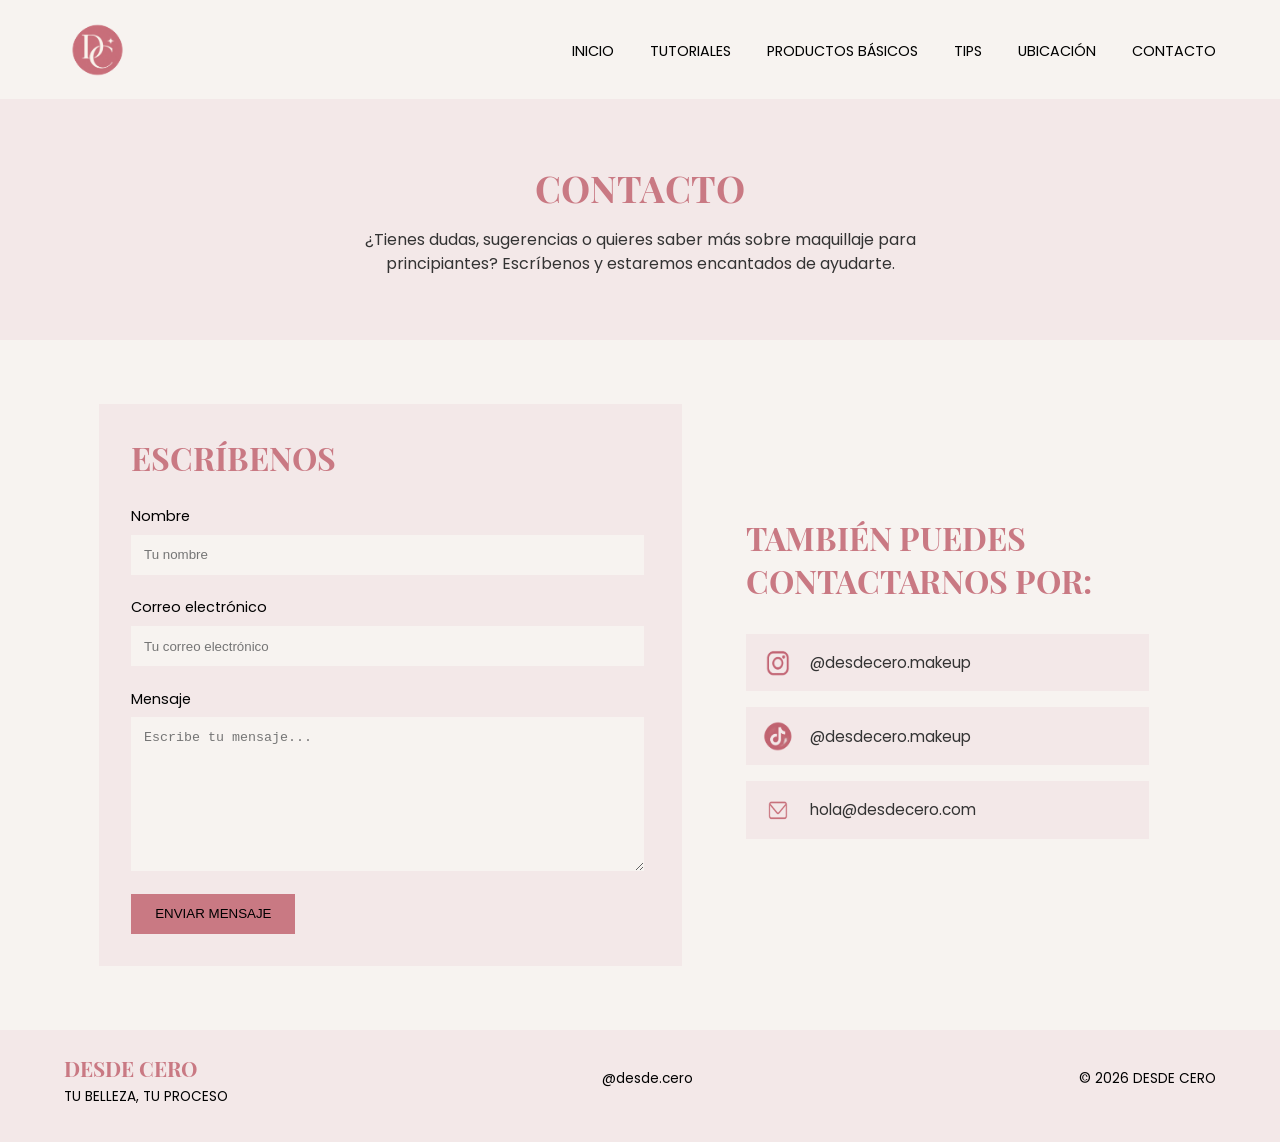
==== contacto.html @ 78244af8 "Add files via upload" ====
<!DOCTYPE html>
<html lang="en">
<head>
    <meta charset="UTF-8">
    <meta name="viewport" content="width=device-width, initial-scale=1.0">

    <link rel="preconnect" href="https://fonts.googleapis.com">
    <link rel="preconnect" href="https://fonts.gstatic.com" crossorigin>

    <link href="https://fonts.googleapis.com/css2?family=Playfair+Display+SC:ital,wght@0,400;0,700;0,900;1,400;1,700;1,900&family=Poppins:ital,wght@0,100;0,200;0,300;0,400;0,500;0,600;0,700;0,800;0,900;1,100;1,200;1,300;1,400;1,500;1,600;1,700;1,800;1,900&display=swap" rel="stylesheet">

    <link rel="stylesheet" href="./css/estilos.css">

    <title>Contacto | Desde Cero</title>
</head>

<body>

    <header>

        <div>
            <img src="./img/logo.png" alt="Logo Desde Cero">
        </div>

        <nav>
            <a href="./index.html">INICIO</a>
            <a href="./tutoriales.html">TUTORIALES</a>
            <a href="./productos.html">PRODUCTOS BÁSICOS</a>
            <a href="./tips.html">TIPS</a>
            <a href="./ubicacion.html">UBICACIÓN</a>
            <a href="./contacto.html">CONTACTO</a>
        </nav>

    </header>


    <main>

        <section class="inicio-contacto">

            <h1>CONTACTO</h1>

            <p>
                ¿Tienes dudas, sugerencias o quieres saber más
                sobre maquillaje para principiantes?
                Escríbenos y estaremos encantados de ayudarte.
            </p>

        </section>



        <section class="pagina-contacto">

            <div class="contenido-contacto">


                <div class="formulario-contacto">

                    <h2>ESCRÍBENOS</h2>

                    <form>

                        <label>Nombre</label>

                        <input
                            type="text"
                            placeholder="Tu nombre">


                        <label>Correo electrónico</label>

                        <input
                            type="email"
                            placeholder="Tu correo electrónico">


                        <label>Mensaje</label>

                        <textarea
                            placeholder="Escribe tu mensaje..."></textarea>


                        <button type="submit">
                            ENVIAR MENSAJE
                        </button>

                    </form>

                </div>



                <div class="otros-contactos">

                    <h2>TAMBIÉN PUEDES CONTACTARNOS POR:</h2>


                    <div class="contacto-red">

                        <img
                            src="./img/instagram.png"
                            alt="Instagram">

                        <p>@desdecero.makeup</p>

                    </div>



                    <div class="contacto-red">

                        <img
                            src="./img/tiktok.png"
                            alt="TikTok">

                        <p>@desdecero.makeup</p>

                    </div>



                    <div class="contacto-red">

                        <img
                            src="./img/correo.png"
                            alt="Correo electrónico">

                        <p>hola@desdecero.com</p>

                    </div>


                </div>


            </div>

        </section>

    </main>



    <footer>

        <div>DESDE CERO</div>

        <p>TU BELLEZA, TU PROCESO</p>

        <p class="instagram">@desde.cero</p>

        <p class="copyright">© 2026 DESDE CERO</p>

    </footer>


</body>

</html>
---- css/estilos.css ----
body {
    margin: 0;
    font-family: "Poppins", sans-serif;
    background-color: #F7F3F0;
}

h1,
h2 {
    font-family: "Playfair Display SC", serif;
}

h2 {
    font-size: 2rem;
}

header {
    background-color: #F7F3F0;
    position: relative;
    height: 4.2rem;
    padding: 1rem 5%;
}

header img {
    width: 4.2rem;
    height: 4.2rem;
}

nav {
    position: absolute;
    top: 2.4rem;
    right: 5%;
}

nav a {
    margin-left: 2rem;
    color: #000000;
    text-decoration: none;
    font-size: 0.9rem;
}









#inicio {
    background-color: #F3E8E8;
    position: relative;
    height: 27rem;
}

#inicio h1 {
    color: #C97983;
    font-size: 2.3rem;
    margin: 0;
    position: absolute;
    top: 2rem;
    left: 5%;
    width: 38%;
}

#inicio h1 span {
    position: absolute;
    top: 2.8rem;
    left: 0;
    width: 100%;
}

#inicio > p {
    color: #333333;
    font-size: 1rem;
    margin: 0;
    position: absolute;
    top: 10.5rem;
    left: 5%;
    width: 30%;
}

#inicio > p span {
    position: absolute;
    top: 4rem;
    left: 0;
    width: 100%;
}

#inicio > a {
    background-color: #C97983;
    color: #000000;
    text-decoration: none;
    padding: 0.9rem 1.4rem;
    position: absolute;
    top: 20rem;
    left: 5%;
}

.imagen-inicio {
    position: absolute;
    right: 4%;
    bottom: 0;
    width: 42%;
    height: 27rem;
}

.imagen-inicio img {
    position: absolute;
    right: 0;
    bottom: 0;
    height: 27rem;
    width: auto;
}









.beneficios {
    background-color: #F7F3F0;
    position: relative;
    height: 6rem;
    padding-top: 1.5rem;
    padding-bottom: 1.5rem;
}

.beneficio1,
.beneficio2,
.beneficio3 {
    position: absolute;
    top: 2.5rem;
    width: 28%;
    text-align: center;
}

.beneficio1 {
    left: 5%;
}

.beneficio2 {
    left: 36%;
}

.beneficio3 {
    left: 67%;
}

.beneficios h3 {
    color: #C97983;
    font-size: 1.2rem;
    margin-top: 0;
    margin-bottom: 0.6rem;
    text-align: center;
}

.beneficios p {
    color: #333333;
    font-size: 0.95rem;
    margin-top: 0;
    margin-bottom: 0;
    text-align: center;
}









#tutoriales {
    background-color: #F3E8E8;
    position: relative;
    padding: 2.5rem 5%;
}

#tutoriales h2 {
    color: #C97983;
    font-size: 1.8rem;
    margin: 0;
}

#tutoriales > a {
    position: absolute;
    top: 2.7rem;
    right: 5%;
    color: #000000;
    text-decoration: none;
    font-size: 0.9rem;
}

.tutoriales {
    position: relative;
    height: 18rem;
    margin-top: 2rem;
}

.tutorial1,
.tutorial2,
.tutorial3 {
    position: absolute;
    top: 0;
    width: 31%;
}

.tutorial1 {
    left: 0;
}

.tutorial2 {
    left: 34.5%;
}

.tutorial3 {
    left: 69%;
}

.tutoriales iframe {
    width: 100%;
    height: 11rem;
}

.tutoriales h3 {
    color: #000000;
    font-size: 1rem;
    margin-top: 0.8rem;
    margin-bottom: 0.4rem;
}

.tutoriales p {
    color: #333333;
    font-size: 0.85rem;
    line-height: 1.4;
    margin-top: 0;
    margin-bottom: 0;
}









#productos {
    background-color: #F7F3F0;
    position: relative;
    padding: 2rem 5%;
}

#productos h2 {
    color: #C97983;
    font-size: 1.8rem;
    margin-top: 0;
}

#productos > a {
    position: absolute;
    top: 2.5rem;
    right: 5%;
    color: #000000;
    text-decoration: none;
    font-size: 0.9rem;
}

.productos {
    position: relative;
    height: 28rem;
    margin-top: 1.5rem;
}

.producto1,
.producto2,
.producto3,
.producto4 {
    background-color: #F3E8E8;
    position: absolute;
    top: 0;
    width: 22%;
    height: 25rem;
    text-align: center;
}

.producto1 {
    left: 0;
}

.producto2 {
    left: 26%;
}

.producto3 {
    left: 52%;
}

.producto4 {
    left: 78%;
}

.productos img {
    width: 12rem;
    height: 12rem;
    margin-top: 1rem;
}

.productos h3 {
    color: #000000;
    font-size: 1rem;
    margin-top: 0.5rem;
    margin-bottom: 0.5rem;
    height: 2.5rem;
}

.productos p {
    color: #333333;
    font-size: 0.85rem;
    line-height: 1.4;
    padding-left: 1rem;
    padding-right: 1rem;
    height: 4.5rem;
    margin-top: 0.5rem;
    margin-bottom: 0.5rem;
}

.productos a {
    background-color: #C97983;
    color: #000000;
    text-decoration: none;
    padding: 0.5rem 1rem;
}







#tips {
    background-color: #F3E8E8;
    position: relative;
    padding: 2rem 5%;
}

#tips h2 {
    color: #C97983;
    font-size: 1.8rem;
    margin-top: 0;
}

#tips > a {
    position: absolute;
    top: 2.5rem;
    right: 5%;
    color: #000000;
    text-decoration: none;
    font-size: 0.9rem;
}

.tips {
    position: relative;
    height: 8rem;
    margin-top: 1.5rem;
}

.tip1,
.tip2,
.tip3 {
    background-color: #F7F3F0;
    position: absolute;
    top: 0;
    width: 28%;
    height: 5rem;
    padding: 1rem;
}

.tip1 {
    left: 0;
}

.tip2 {
    left: 35%;
}

.tip3 {
    left: 70%;
}

.tips h3 {
    color: #000000;
    font-size: 1rem;
    margin-top: 0;
    margin-bottom: 0.5rem;
}

.tips p {
    color: #333333;
    font-size: 0.85rem;
    margin: 0;
}













.info-final {
    background-color: #F7F3F0;
    position: relative;
    height: 25rem;
    padding: 2rem 5%;
}

.ubicacion {
    position: absolute;
    top: 2rem;
    left: 5%;
    width: 43%;
}

.contacto {
    position: absolute;
    top: 2rem;
    right: 5%;
    width: 43%;
}

.ubicacion h2,
.contacto h2 {
    color: #C97983;
    font-size: 1.8rem;
    margin-top: 0;
    margin-bottom: 0.7rem;
}

.ubicacion p,
.contacto p {
    color: #333333;
    font-size: 0.9rem;
    margin-top: 0;
    margin-bottom: 1rem;
}

.ubicacion iframe {
    width: 100%;
    height: 18rem;
}

.contacto input {
    width: 44%;
    padding: 0.7rem;
    background-color: #F3E8E8;
    border: none;
    margin-right: 0.5rem;
}

.contacto textarea {
    width: 94%;
    height: 8rem;
    padding: 0.7rem;
    background-color: #F3E8E8;
    border: none;
    margin-top: 1rem;
}

.contacto button {
    background-color: #F3E8E8;
    color: #000000;
    padding: 0.7rem 1.2rem;
    border: none;
    margin-top: 1rem;
}












footer {
    background-color: #F3E8E8;
    position: relative;
    height: 4rem;
    padding: 1.5rem 5%;
}

footer div {
    color: #C97983;
    font-family: "Playfair Display SC", serif;
    font-size: 1.3rem;
    font-weight: 700;
    margin-bottom: 0.3rem;
}

footer > p {
    color: #000000;
    font-size: 0.85rem;
    margin: 0;
}

.instagram {
    position: absolute;
    top: 2.4rem;
    left: 47%;
}

.copyright {
    position: absolute;
    top: 2.4rem;
    right: 5%;
}










.inicio-tutoriales {
    background-color: #F3E8E8;
    display: flex;
    align-items: center;
    justify-content: center;
    height: 23rem;
    padding: 2rem 5%;
}

.texto-tutoriales {
    width: 40%;
}

.texto-tutoriales h1 {
    color: #C97983;
    font-size: 2.3rem;
    line-height: 1.2;
    margin-top: 0;
    margin-bottom: 1.5rem;
}

.texto-tutoriales p {
    color: #333333;
    font-size: 1rem;
    line-height: 1.5;
    width: 75%;
    margin: 0;
}

.imagen-tutoriales {
    width: 50%;
    text-align: center;
}

.imagen-tutoriales img {
    width: 100%;
}



.pagina-tutoriales {
    background-color: #F7F3F0;
    padding: 3rem 5%;
}

.pagina-tutoriales h2 {
    color: #C97983;
    font-size: 2rem;
    text-align: left;
    margin-top: 0;
    margin-bottom: 2rem;
    margin-left: 1rem;
}

.lista-tutoriales {
    display: grid;
    grid-template-columns: repeat(3, 1fr);
}

.tutorial-pagina {
    margin: 1rem;
}

.tutorial-pagina iframe {
    width: 100%;
    height: 13rem;
}

.tutorial-pagina h3 {
    color: #000000;
    font-size: 1rem;
    margin-top: 0.8rem;
    margin-bottom: 0.4rem;
}

.tutorial-pagina p {
    color: #333333;
    font-size: 0.85rem;
    line-height: 1.4;
    margin-top: 0;
    margin-bottom: 0;
}












.inicio-productos {
    background-color: #F3E8E8;
    display: flex;
    align-items: center;
    justify-content: center;
    height: 23rem;
    padding: 2rem 5%;
}

.texto-productos {
    width: 40%;
}

.texto-productos h1 {
    color: #C97983;
    font-size: 2.3rem;
    line-height: 1.2;
    margin-top: 0;
    margin-bottom: 1.5rem;
}

.texto-productos p {
    color: #333333;
    font-size: 1rem;
    line-height: 1.5;
    width: 75%;
    margin: 0;
}

.imagen-productos {
    width: 50%;
    text-align: center;
}

.imagen-productos img {
    width: 85%;
}



.pagina-productos {
    background-color: #F7F3F0;
    padding: 3rem 5%;
}

.pagina-productos h2 {
    color: #C97983;
    font-size: 2rem;
    text-align: left;
    margin-top: 0;
    margin-bottom: 2rem;
    margin-left: 1rem;
}

.lista-productos {
    display: grid;
    grid-template-columns: repeat(4, 1fr);
}

.producto-pagina {
    background-color: #F3E8E8;
    margin: 1rem;
    text-align: center;
    padding: 1rem;
}

.producto-pagina img {
    width: 12rem;
    height: 12rem;
}

.producto-pagina h3 {
    color: #000000;
    font-size: 1rem;
    margin-top: 0.8rem;
    margin-bottom: 0.4rem;
}

.producto-pagina p {
    color: #333333;
    font-size: 0.85rem;
    line-height: 1.4;
    margin-top: 0;
    margin-bottom: 0;
}







.inicio-tips {
    background-color: #F3E8E8;
    display: flex;
    align-items: center;
    justify-content: center;
    height: 23rem;
    padding: 2rem 5%;
}

.texto-tips {
    width: 40%;
}

.texto-tips h1 {
    color: #C97983;
    font-size: 2.3rem;
    line-height: 1.2;
    margin-top: 0;
    margin-bottom: 1.5rem;
}

.texto-tips p {
    color: #333333;
    font-size: 1rem;
    line-height: 1.5;
    width: 75%;
    margin: 0;
}

.imagen-tips {
    width: 50%;
    text-align: center;
}

.imagen-tips img {
    width: 96%;
    height: auto;
}



.pagina-tips {
    background-color: #F7F3F0;
    padding: 3rem 5%;
}

.pagina-tips h2 {
    color: #C97983;
    font-size: 2rem;
    text-align: left;
    margin-top: 0;
    margin-bottom: 2rem;
    margin-left: 1rem;
}

.lista-tips {
    display: grid;
    grid-template-columns: repeat(3, 1fr);
}

.tip-pagina {
    background-color: #F3E8E8;
    margin: 1rem;
    padding: 1rem;
}

.tip-pagina h3 {
    color: #000000;
    font-size: 1rem;
    margin-top: 0;
    margin-bottom: 0.5rem;
}

.tip-pagina p {
    color: #333333;
    font-size: 0.85rem;
    line-height: 1.4;
    margin: 0;
}







.inicio-ubicacion {
    background-color: #F3E8E8;
    text-align: center;
    padding: 4rem 5%;
}

.inicio-ubicacion h1 {
    color: #C97983;
    font-size: 2.3rem;
    margin-top: 0;
    margin-bottom: 1rem;
}

.inicio-ubicacion p {
    color: #333333;
    font-size: 1rem;
    line-height: 1.5;
    margin: 0;
}



.pagina-ubicacion {
    background-color: #F7F3F0;
    padding: 3rem 5%;
}

.pagina-ubicacion > h2 {
    color: #C97983;
    font-size: 2rem;
    margin-top: 0;
    margin-bottom: 2rem;
    margin-left: 1rem;
}



.contenido-ubicacion {
    display: flex;
    justify-content: center;
    align-items: center;
}



.datos-ubicacion {
    background-color: #F3E8E8;
    width: 35%;
    padding: 2rem;
    margin: 1rem;
}



.dato-ubicacion {
    display: flex;
    align-items: center;
    margin-bottom: 2rem;
}

.dato-ubicacion img {
    width: 3rem;
    height: 3rem;
    margin-right: 1rem;
}

.dato-ubicacion h3 {
    color: #C97983;
    font-size: 1.2rem;
    margin-top: 0;
    margin-bottom: 0.5rem;
}

.dato-ubicacion p {
    color: #333333;
    font-size: 0.9rem;
    line-height: 1.5;
    margin: 0;
}



.mapa-ubicacion {
    width: 55%;
    margin: 1rem;
}

.mapa-ubicacion iframe {
    width: 100%;
    height: 22rem;
}



.visitanos {
    background-color: #F3E8E8;
    text-align: center;
    padding: 2rem;
    margin: 2rem 1rem 0 1rem;
}

.visitanos h2 {
    color: #C97983;
    font-size: 2rem;
    margin-top: 0;
    margin-bottom: 0.8rem;
}

.visitanos p {
    color: #333333;
    font-size: 1rem;
    line-height: 1.5;
    margin: 0;
}









.inicio-contacto {
    background-color: #F3E8E8;
    text-align: center;
    padding: 4rem 5%;
}

.inicio-contacto h1 {
    color: #C97983;
    font-size: 2.3rem;
    margin-top: 0;
    margin-bottom: 1rem;
}

.inicio-contacto p {
    color: #333333;
    font-size: 1rem;
    line-height: 1.5;
    width: 50%;
    margin: 0 auto;
}



.pagina-contacto {
    background-color: #F7F3F0;
    padding: 3rem 5%;
}

.contenido-contacto {
    display: flex;
    justify-content: center;
    align-items: center;
}



.formulario-contacto {
    background-color: #F3E8E8;
    width: 45%;
    padding: 2rem;
    margin: 1rem;
}

.formulario-contacto h2 {
    color: #C97983;
    font-size: 2rem;
    margin-top: 0;
    margin-bottom: 1.5rem;
}

.formulario-contacto label {
    color: #000000;
    font-size: 0.9rem;
}

.formulario-contacto input {
    width: 94%;
    padding: 0.8rem;
    background-color: #F7F3F0;
    border: none;
    margin-top: 0.4rem;
    margin-bottom: 1.2rem;
}

.formulario-contacto textarea {
    width: 94%;
    height: 8rem;
    padding: 0.8rem;
    background-color: #F7F3F0;
    border: none;
    margin-top: 0.4rem;
    margin-bottom: 1rem;
}

.formulario-contacto button {
    background-color: #C97983;
    color: #000000;
    padding: 0.8rem 1.5rem;
    border: none;
}



.otros-contactos {
    width: 35%;
    margin: 1rem;
    padding: 2rem;
}

.otros-contactos h2 {
    color: #C97983;
    font-size: 2rem;
    margin-top: 0;
    margin-bottom: 2rem;
}

.contacto-red {
    background-color: #F3E8E8;
    display: flex;
    align-items: center;
    padding: 0.8rem 1rem;
    margin-bottom: 1rem;
}

.contacto-red img {
    width: 2rem;
    height: 2rem;
    margin-right: 1rem;
}

.contacto-red p {
    color: #333333;
    font-size: 0.95rem;
    margin: 0;
}








@media (max-width: 600px) {

    header {
        height: 10rem;
        padding: 1rem 5%;
        display: flex;
        flex-direction: column;
        align-items: center;
    }

    header img {
        width: 3.8rem;
        height: 3.8rem;
    }

    nav {
        position: relative;
        top: 0;
        right: 0;
        display: flex;
        flex-wrap: wrap;
        justify-content: center;
        width: 100%;
        margin-top: 1rem;
    }

    nav a {
        margin: 0.4rem 0.6rem;
        font-size: 0.8rem;
    }



    #inicio {
        display: flex;
        flex-direction: column;
        align-items: center;
        height: 47rem;
        padding: 2rem 5%;
    }

    #inicio h1 {
        position: relative;
        top: 0;
        left: 0;
        width: 90%;
        font-size: 2rem;
        text-align: center;
        margin: 0 0 1.5rem 0;
    }

    #inicio h1 span {
        position: relative;
        top: 0;
        left: 0;
    }

    #inicio > p {
        position: relative;
        top: 0;
        left: 0;
        width: 90%;
        text-align: center;
        margin: 0 0 2rem 0;
    }

    #inicio > p span {
        position: relative;
        top: 0;
        left: 0;
    }

    #inicio > a {
        position: relative;
        top: 0;
        left: 0;
        margin-bottom: 1rem;
    }

    .imagen-inicio {
        position: relative;
        right: 0;
        bottom: 0;
        width: 100%;
        height: 27rem;
        display: flex;
        justify-content: center;
        align-items: flex-end;
    }

    .imagen-inicio img {
        position: relative;
        right: 0;
        bottom: 0;
        height: 27rem;
    }



    .beneficios {
        display: flex;
        flex-direction: column;
        height: 22rem;
        padding: 2rem 5%;
    }

    .beneficio1,
    .beneficio2,
    .beneficio3 {
        position: relative;
        top: 0;
        left: 0;
        width: 100%;
        margin-bottom: 1.5rem;
    }



    #tutoriales {
        padding: 2rem 5%;
    }

    #tutoriales h2 {
        text-align: center;
    }

    #tutoriales > a {
        position: relative;
        top: 0;
        right: 0;
        display: flex;
        justify-content: center;
        margin-top: 1rem;
    }

    .tutoriales {
        display: flex;
        flex-direction: column;
        height: 63rem;
        margin-top: 2rem;
    }

    .tutorial1,
    .tutorial2,
    .tutorial3 {
        position: relative;
        top: 0;
        left: 0;
        width: 100%;
        margin-bottom: 2rem;
    }

    .tutoriales iframe {
        width: 100%;
        height: 13rem;
    }


    #productos {
        padding: 2rem 5%;
    }

    #productos h2 {
        text-align: center;
    }

    #productos > a {
        position: relative;
        top: 0;
        right: 0;
        display: flex;
        justify-content: center;
        margin-top: 1rem;
    }

    .productos {
        display: flex;
        flex-direction: column;
        height: 108rem;
        margin-top: 2rem;
    }

    .producto1,
    .producto2,
    .producto3,
    .producto4 {
        position: relative;
        top: 0;
        left: 0;
        width: 100%;
        height: 25rem;
        margin-bottom: 1.5rem;
    }



    #tips {
        padding: 2rem 5%;
    }

    #tips h2 {
        text-align: center;
    }

    #tips > a {
        position: relative;
        top: 0;
        right: 0;
        display: flex;
        justify-content: center;
        margin-top: 1rem;
    }

    .tips {
        display: flex;
        flex-direction: column;
        height: 23rem;
        margin-top: 2rem;
    }

    .tip1,
    .tip2,
    .tip3 {
        position: relative;
        top: 0;
        left: 0;
        width: 90%;
        height: 5rem;
        margin-bottom: 1rem;
    }



    .info-final {
        display: flex;
        flex-direction: column;
        height: 58rem;
        padding: 2rem 5%;
    }

    .ubicacion {
        position: relative;
        top: 0;
        left: 0;
        width: 100%;
    }

    .contacto {
        position: relative;
        top: 0;
        right: 0;
        width: 100%;
        margin-top: 2rem;
    }

    .ubicacion iframe {
        width: 100%;
        height: 18rem;
    }

    .contacto input {
        width: 90%;
        margin-bottom: 1rem;
    }

    .contacto textarea {
        width: 90%;
    }



    .inicio-tutoriales {
        flex-direction: column;
        height: 38rem;
        padding: 2rem 5%;
    }

    .texto-tutoriales {
        width: 100%;
        text-align: center;
    }

    .texto-tutoriales h1 {
        font-size: 2rem;
    }

    .texto-tutoriales p {
        width: 100%;
        text-align: center;
    }

    .imagen-tutoriales {
        width: 100%;
        margin-top: 2rem;
    }

    .imagen-tutoriales img {
        width: 90%;
    }

    .pagina-tutoriales {
        padding: 2rem 5%;
    }

    .pagina-tutoriales h2 {
        text-align: center;
        margin-left: 0;
    }

    .lista-tutoriales {
        grid-template-columns: 1fr;
    }

    .tutorial-pagina {
        margin: 1rem 0;
    }

    .tutorial-pagina iframe {
        width: 100%;
        height: 13rem;
    }



    .inicio-productos {
        flex-direction: column;
        height: 36rem;
        padding: 2rem 5%;
    }

    .texto-productos {
        width: 100%;
        text-align: center;
    }

    .texto-productos h1 {
        font-size: 2rem;
    }

    .texto-productos p {
        width: 100%;
        text-align: center;
    }

    .imagen-productos {
        width: 100%;
        margin-top: 2rem;
    }

    .imagen-productos img {
        width: 90%;
    }

    .pagina-productos {
        padding: 2rem 5%;
    }

    .pagina-productos h2 {
        text-align: center;
        margin-left: 0;
    }

    .lista-productos {
        grid-template-columns: 1fr;
    }

    .producto-pagina {
        margin: 1rem 0;
    }



    .inicio-tips {
        flex-direction: column;
        height: 36rem;
        padding: 2rem 5%;
    }

    .texto-tips {
        width: 100%;
        text-align: center;
    }

    .texto-tips h1 {
        font-size: 2rem;
    }

    .texto-tips p {
        width: 100%;
        text-align: center;
    }

    .imagen-tips {
        width: 100%;
        margin-top: 2rem;
    }

    .imagen-tips img {
        width: 95%;
    }

    .pagina-tips {
        padding: 2rem 5%;
    }

    .pagina-tips h2 {
        text-align: center;
        margin-left: 0;
    }

    .lista-tips {
        grid-template-columns: 1fr;
    }

    .tip-pagina {
        margin: 1rem 0;
    }



    .inicio-ubicacion {
        padding: 3rem 5%;
    }

    .inicio-ubicacion h1 {
        font-size: 2rem;
    }

    .pagina-ubicacion {
        padding: 2rem 5%;
    }

    .pagina-ubicacion > h2 {
        text-align: center;
        margin-left: 0;
    }

    .contenido-ubicacion {
        flex-direction: column;
    }

    .datos-ubicacion {
        width: 85%;
        margin: 1rem 0;
    }

    .mapa-ubicacion {
        width: 100%;
        margin: 1rem 0;
    }

    .mapa-ubicacion iframe {
        width: 100%;
        height: 20rem;
    }

    .visitanos {
        margin: 2rem 0 0 0;
    }



    .inicio-contacto {
        padding: 3rem 5%;
    }

    .inicio-contacto h1 {
        font-size: 2rem;
    }

    .inicio-contacto p {
        width: 90%;
    }

    .pagina-contacto {
        padding: 2rem 5%;
    }

    .contenido-contacto {
        flex-direction: column;
    }

    .formulario-contacto {
        width: 85%;
        margin: 1rem 0;
    }

    .formulario-contacto input {
        width: 90%;
    }

    .formulario-contacto textarea {
        width: 90%;
    }

    .otros-contactos {
        width: 85%;
        margin: 1rem 0;
    }

    .otros-contactos h2 {
        text-align: center;
    }



    footer {
        height: 10rem;
        padding: 1.5rem 5%;
        display: flex;
        flex-direction: column;
        align-items: center;
        text-align: center;
    }

    .instagram {
        position: relative;
        top: 0;
        left: 0;
        margin-top: 1rem;
    }

    .copyright {
        position: relative;
        top: 0;
        right: 0;
        margin-top: 1rem;
    }

}









@media (min-width: 601px) and (max-width: 1024px) {

    header {
        height: 9rem;
        padding: 1rem 5%;
        display: flex;
        flex-direction: column;
        align-items: center;
    }

    header img {
        width: 4rem;
        height: 4rem;
    }

    nav {
        position: relative;
        top: 0;
        right: 0;
        display: flex;
        flex-wrap: wrap;
        justify-content: center;
        width: 100%;
        margin-top: 1rem;
    }

    nav a {
        margin: 0.4rem 0.8rem;
        font-size: 0.85rem;
    }



    #inicio {
        display: flex;
        flex-direction: column;
        align-items: center;
        height: 46rem;
        padding: 2rem 5%;
    }

    #inicio h1 {
        position: relative;
        top: 0;
        left: 0;
        width: 80%;
        font-size: 2.1rem;
        text-align: center;
        margin: 0 0 1.5rem 0;
    }

    #inicio h1 span {
        position: relative;
        top: 0;
        left: 0;
    }

    #inicio > p {
        position: relative;
        top: 0;
        left: 0;
        width: 70%;
        text-align: center;
        margin: 0 0 2rem 0;
    }

    #inicio > p span {
        position: relative;
        top: 0;
        left: 0;
    }

    #inicio > a {
        position: relative;
        top: 0;
        left: 0;
        margin-bottom: 1rem;
    }

    .imagen-inicio {
        position: relative;
        right: 0;
        bottom: 0;
        width: 100%;
        height: 25rem;
        display: flex;
        justify-content: center;
        align-items: flex-end;
    }

    .imagen-inicio img {
        position: relative;
        right: 0;
        bottom: 0;
        height: 25rem;
    }



    .beneficios {
        display: grid;
        grid-template-columns: repeat(3, 1fr);
        height: 12rem;
        padding: 2rem 5%;
    }

    .beneficio1,
    .beneficio2,
    .beneficio3 {
        position: relative;
        top: 0;
        left: 0;
        width: 90%;
        margin: 1rem;
    }



    #tutoriales {
        padding: 2rem 5%;
    }

    #tutoriales > a {
        position: relative;
        top: 0;
        right: 0;
    }

    .tutoriales {
        display: grid;
        grid-template-columns: repeat(2, 1fr);
        height: 48rem;
        margin-top: 2rem;
    }

    .tutorial1,
    .tutorial2,
    .tutorial3 {
        position: relative;
        top: 0;
        left: 0;
        width: 90%;
        margin: 1rem;
    }

    .tutoriales iframe {
        width: 100%;
        height: 13rem;
    }



    #productos {
        padding: 2rem 5%;
    }

    #productos > a {
        position: relative;
        top: 0;
        right: 0;
    }

    .productos {
        display: grid;
        grid-template-columns: repeat(2, 1fr);
        height: 55rem;
        margin-top: 2rem;
    }

    .producto1,
    .producto2,
    .producto3,
    .producto4 {
        position: relative;
        top: 0;
        left: 0;
        width: 90%;
        height: 25rem;
        margin: 1rem;
    }



    #tips {
        padding: 2rem 5%;
    }

    #tips > a {
        position: relative;
        top: 0;
        right: 0;
    }

    .tips {
        display: grid;
        grid-template-columns: repeat(3, 1fr);
        height: 13rem;
        margin-top: 2rem;
    }

    .tip1,
    .tip2,
    .tip3 {
        position: relative;
        top: 0;
        left: 0;
        width: 90%;
        margin: 1rem;
    }



    .info-final {
        display: flex;
        flex-direction: column;
        height: 58rem;
        padding: 2rem 8%;
    }

    .ubicacion {
        position: relative;
        top: 0;
        left: 0;
        width: 100%;
    }

    .contacto {
        position: relative;
        top: 0;
        right: 0;
        width: 100%;
        margin-top: 2rem;
    }

    .ubicacion iframe {
        width: 100%;
        height: 20rem;
    }

    .contacto input {
        width: 94%;
    }

    .contacto textarea {
        width: 94%;
    }



    .inicio-tutoriales {
        flex-direction: column;
        height: 39rem;
        padding: 2rem 5%;
    }

    .texto-tutoriales {
        width: 80%;
        text-align: center;
    }

    .texto-tutoriales h1 {
        font-size: 2.1rem;
    }

    .texto-tutoriales p {
        width: 100%;
        text-align: center;
    }

    .imagen-tutoriales {
        width: 70%;
        margin-top: 2rem;
    }

    .imagen-tutoriales img {
        width: 100%;
    }

    .pagina-tutoriales {
        padding: 2rem 5%;
    }

    .pagina-tutoriales h2 {
        text-align: center;
        margin-left: 0;
    }

    .lista-tutoriales {
        grid-template-columns: repeat(2, 1fr);
    }

    .tutorial-pagina {
        margin: 1rem;
    }

    .tutorial-pagina iframe {
        width: 100%;
        height: 13rem;
    }



    .inicio-productos {
        flex-direction: column;
        height: 39rem;
        padding: 2rem 5%;
    }

    .texto-productos {
        width: 80%;
        text-align: center;
    }

    .texto-productos h1 {
        font-size: 2.1rem;
    }

    .texto-productos p {
        width: 100%;
        text-align: center;
    }

    .imagen-productos {
        width: 65%;
        margin-top: 2rem;
    }

    .imagen-productos img {
        width: 90%;
    }

    .pagina-productos {
        padding: 2rem 5%;
    }

    .pagina-productos h2 {
        text-align: center;
        margin-left: 0;
    }

    .lista-productos {
        grid-template-columns: repeat(2, 1fr);
    }

    .producto-pagina {
        margin: 1rem;
    }



    .inicio-tips {
        flex-direction: column;
        height: 39rem;
        padding: 2rem 5%;
    }

    .texto-tips {
        width: 80%;
        text-align: center;
    }

    .texto-tips h1 {
        font-size: 2.1rem;
    }

    .texto-tips p {
        width: 100%;
        text-align: center;
    }

    .imagen-tips {
        width: 75%;
        margin-top: 2rem;
    }

    .imagen-tips img {
        width: 95%;
    }

    .pagina-tips {
        padding: 2rem 5%;
    }

    .pagina-tips h2 {
        text-align: center;
        margin-left: 0;
    }

    .lista-tips {
        grid-template-columns: repeat(2, 1fr);
    }

    .tip-pagina {
        margin: 1rem;
    }



    .inicio-ubicacion {
        padding: 3rem 5%;
    }

    .pagina-ubicacion {
        padding: 2rem 8%;
    }

    .pagina-ubicacion > h2 {
        text-align: center;
        margin-left: 0;
    }

    .contenido-ubicacion {
        flex-direction: column;
    }

    .datos-ubicacion {
        width: 80%;
        margin: 1rem 0;
    }

    .mapa-ubicacion {
        width: 90%;
        margin: 1rem 0;
    }

    .mapa-ubicacion iframe {
        width: 100%;
        height: 22rem;
    }

    .visitanos {
        margin: 2rem 0 0 0;
    }



    .inicio-contacto {
        padding: 3rem 5%;
    }

    .inicio-contacto p {
        width: 70%;
    }

    .pagina-contacto {
        padding: 2rem 8%;
    }

    .contenido-contacto {
        flex-direction: column;
    }

    .formulario-contacto {
        width: 80%;
        margin: 1rem 0;
    }

    .otros-contactos {
        width: 80%;
        margin: 1rem 0;
    }



    footer {
        height: 9rem;
        padding: 1.5rem 5%;
        display: flex;
        flex-direction: column;
        align-items: center;
        text-align: center;
    }

    .instagram {
        position: relative;
        top: 0;
        left: 0;
        margin-top: 1rem;
    }

    .copyright {
        position: relative;
        top: 0;
        right: 0;
        margin-top: 1rem;
    }

}
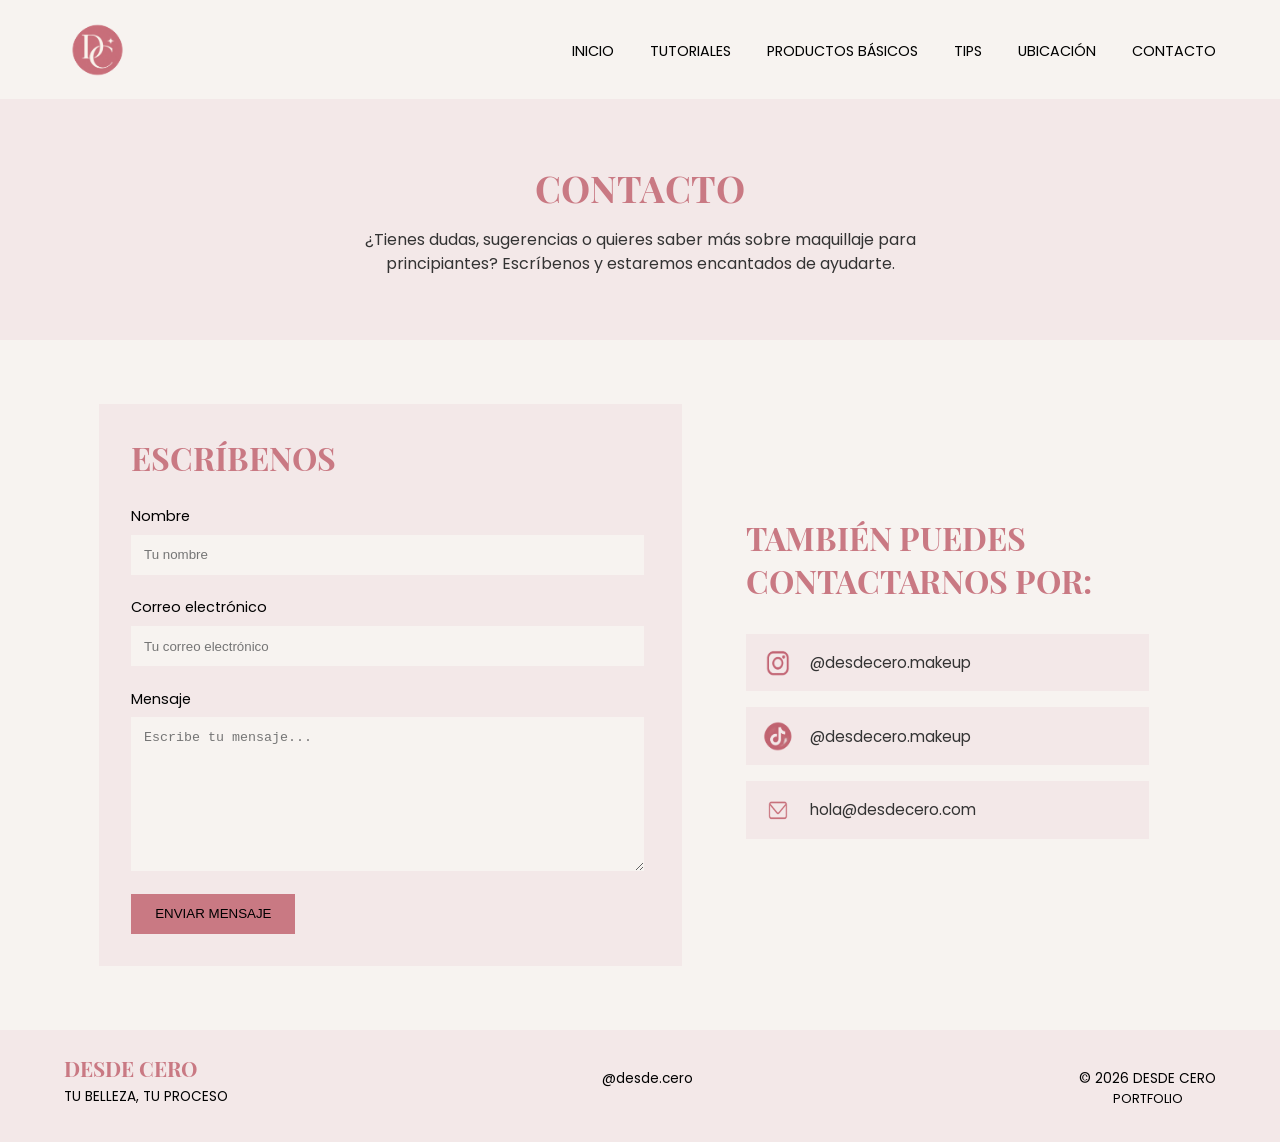
==== commit b5d7eacf: "Add files via upload" ====
--- a/contacto.html
+++ b/contacto.html
@@ -150,7 +150,10 @@
 
         <p class="instagram">@desde.cero</p>
 
-        <p class="copyright">© 2026 DESDE CERO</p>
+        <p class="copyright">
+    © 2026 DESDE CERO<br>
+    <a href="./portfolio.html" class="link-portfolio">PORTFOLIO</a>
+</p>
 
     </footer>
 
--- a/css/estilos.css
+++ b/css/estilos.css
@@ -2080,4 +2080,603 @@
         margin-top: 1rem;
     }
 
+}
+
+
+
+
+
+
+
+
+
+
+
+
+
+.body-portfolio {
+    margin: 0;
+    background-color: #F3EFE9;
+    color: #1D1D1D;
+    font-family: "Poppins", sans-serif;
+}
+
+
+
+.header-portfolio {
+    background-color: #F3EFE9;
+    height: 4.5rem;
+    padding: 0 7%;
+    display: flex;
+    align-items: center;
+    border-bottom: 1px solid #A79684;
+}
+
+.marca-portfolio {
+    display: flex;
+    align-items: center;
+}
+
+.marca-portfolio h2 {
+    font-family: "Playfair Display", serif;
+    font-size: 1rem;
+    color: #1D1D1D;
+    margin: 0;
+}
+
+.separador-portfolio {
+    height: 1.5rem;
+    border-left: 1px solid #1D1D1D;
+    margin-left: 1.2rem;
+    margin-right: 1.2rem;
+}
+
+.marca-portfolio p {
+    color: #1D1D1D;
+    font-size: 0.8rem;
+    margin: 0;
+}
+
+
+
+.inicio-portfolio {
+    background-color: #F3EFE9;
+    display: flex;
+    align-items: center;
+    justify-content: center;
+    padding: 4rem 7%;
+}
+
+.texto-inicio-portfolio {
+    width: 48%;
+}
+
+.hola-portfolio {
+    font-family: "Playfair Display", serif;
+    font-size: 1.3rem;
+    margin-top: 0;
+    margin-bottom: 1.2rem;
+}
+
+.texto-inicio-portfolio h1 {
+    font-family: "Playfair Display", serif;
+    font-size: 3.2rem;
+    line-height: 1;
+    margin-top: 0;
+    margin-bottom: 1.5rem;
+}
+
+.texto-inicio-portfolio h1 span {
+    display: block;
+}
+
+.linea-portfolio {
+    width: 4rem;
+    border-bottom: 2px solid #A88E72;
+    margin-bottom: 1.5rem;
+}
+
+.descripcion-portfolio {
+    width: 75%;
+    font-size: 0.9rem;
+    line-height: 1.7;
+    margin-top: 0;
+    margin-bottom: 0;
+}
+
+
+
+.imagen-inicio-portfolio {
+    width: 40%;
+    height: 23rem;
+    margin-left: 3rem;
+    position: relative;
+}
+
+.cuadro-inicio {
+    background-color: #D8CCBF;
+    width: 90%;
+    height: 20rem;
+    position: absolute;
+    top: 1.5rem;
+    left: 5%;
+}
+
+.imagen-inicio-portfolio img {
+    width: 78%;
+    position: absolute;
+    top: 3rem;
+    left: 11%;
+}
+
+
+
+.sobre-mi-portfolio {
+    background-color: #E6DED4;
+    display: flex;
+    align-items: center;
+    justify-content: center;
+    padding: 4rem 5%;
+}
+
+.imagen-sobre-mi {
+    width: 32%;
+    height: 22rem;
+    position: relative;
+    margin-right: 2rem;
+    left: -3rem;
+}
+
+.cuadro-sobre-mi {
+    background-color: #CDBEAE;
+    width: 66%;
+    height: 20rem;
+    position: absolute;
+    top: 1rem;
+    left: 15%;
+}
+
+.imagen-sobre-mi img {
+    width: 54%;
+    position: absolute;
+    top: 2.5rem;
+    left: 21%;
+}
+
+
+
+.texto-sobre-mi {
+    width: 50%;
+}
+
+.texto-sobre-mi h2 {
+    font-family: "Playfair Display", serif;
+    font-size: 2.2rem;
+    margin-top: 0;
+    margin-bottom: 0.7rem;
+}
+
+.linea-sobre-mi {
+    width: 4rem;
+    border-bottom: 2px solid #A88E72;
+    margin-bottom: 1.5rem;
+}
+
+.texto-sobre-mi h3 {
+    font-family: "Playfair Display", serif;
+    font-size: 1.6rem;
+    margin-top: 0;
+    margin-bottom: 0.3rem;
+}
+
+.carrera-portfolio {
+    font-size: 0.9rem;
+    margin-top: 0;
+    margin-bottom: 1.5rem;
+}
+
+.texto-sobre-mi p {
+    font-size: 0.9rem;
+    line-height: 1.7;
+}
+
+
+
+.proyectos-portfolio {
+    background-color: #F3EFE9;
+    padding: 3rem 7% 4rem 7%;
+}
+
+.proyectos-portfolio > h2 {
+    font-family: "Playfair Display", serif;
+    font-size: 1.8rem;
+    margin-top: 0;
+    margin-bottom: 0.7rem;
+}
+
+.linea-proyectos {
+    width: 100%;
+    border-bottom: 1px solid #A88E72;
+    margin-bottom: 2rem;
+}
+
+
+
+.galeria-portfolio {
+    display: grid;
+
+    grid-template-columns: repeat(4, 1fr);
+
+    grid-template-areas:
+        "proyecto1 proyecto1 proyecto1 proyecto1"
+        "proyecto2 proyecto2 proyecto3 proyecto3"
+        "proyecto4 proyecto5 proyecto6 proyecto7";
+
+    gap: 0.8rem;
+}
+
+.proyecto1 {
+    grid-area: proyecto1;
+}
+
+.proyecto2 {
+    grid-area: proyecto2;
+}
+
+.proyecto3 {
+    grid-area: proyecto3;
+}
+
+.proyecto4 {
+    grid-area: proyecto4;
+}
+
+.proyecto5 {
+    grid-area: proyecto5;
+}
+
+.proyecto6 {
+    grid-area: proyecto6;
+}
+
+.proyecto7 {
+    grid-area: proyecto7;
+}
+
+
+
+.galeria-portfolio div {
+    background-color: #E6DED4;
+    padding: 0.6rem;
+}
+
+.galeria-portfolio img {
+    width: 100%;
+}
+
+
+
+.galeria-portfolio h3 {
+    color: #1D1D1D;
+    font-size: 0.85rem;
+    margin-top: 0.7rem;
+    margin-bottom: 0.4rem;
+    margin-left: 0.3rem;
+}
+
+
+
+.descripcion-proyecto {
+    color: #333333;
+    font-size: 0.72rem;
+    line-height: 1.5;
+    margin-top: 0;
+    margin-left: 0.3rem;
+    margin-right: 0.3rem;
+    margin-bottom: 0.7rem;
+}
+
+
+
+.footer-portfolio {
+    background-color: #1D1D1D;
+    color: #F3EFE9;
+    height: 5rem;
+    padding: 0 7%;
+    display: flex;
+    align-items: center;
+    justify-content: space-between;
+}
+
+.marca-footer {
+    display: flex;
+    align-items: center;
+}
+
+.marca-footer h2 {
+    font-family: "Playfair Display", serif;
+    font-size: 1rem;
+    color: #F3EFE9;
+    margin: 0;
+}
+
+.separador-footer {
+    height: 1.5rem;
+    border-left: 1px solid #F3EFE9;
+    margin-left: 1.2rem;
+    margin-right: 1.2rem;
+}
+
+.marca-footer p {
+    color: #F3EFE9;
+    font-size: 0.8rem;
+    margin: 0;
+}
+
+.acceso-desde-cero {
+    text-align: right;
+}
+
+.acceso-desde-cero a {
+    color: #F3EFE9;
+    font-size: 0.9rem;
+    text-decoration: none;
+}
+
+
+
+@media (min-width: 601px) and (max-width: 1024px) {
+
+    .inicio-portfolio {
+        flex-direction: column;
+    }
+
+    .texto-inicio-portfolio {
+        width: 85%;
+        text-align: center;
+    }
+
+    .texto-inicio-portfolio h1 {
+        font-size: 3rem;
+    }
+
+    .linea-portfolio {
+        margin-left: 45%;
+    }
+
+    .descripcion-portfolio {
+        width: 80%;
+        margin-left: 10%;
+    }
+
+    .imagen-inicio-portfolio {
+        width: 65%;
+        height: 22rem;
+        margin-left: 0;
+        margin-top: 2rem;
+    }
+
+    .cuadro-inicio {
+        width: 90%;
+        height: 19rem;
+        left: 5%;
+    }
+
+    .imagen-inicio-portfolio img {
+        width: 76%;
+        top: 3rem;
+        left: 12%;
+    }
+
+
+
+    .sobre-mi-portfolio {
+        flex-direction: column;
+    }
+
+    .imagen-sobre-mi {
+        width: 55%;
+        height: 22rem;
+        margin-right: 0;
+        margin-bottom: 2rem;
+        left: 0;
+    }
+
+    .cuadro-sobre-mi {
+        width: 62%;
+        height: 20rem;
+        left: 19%;
+    }
+
+    .imagen-sobre-mi img {
+        width: 50%;
+        top: 2.5rem;
+        left: 25%;
+    }
+
+    .texto-sobre-mi {
+        width: 80%;
+        text-align: center;
+    }
+
+    .linea-sobre-mi {
+        margin-left: 45%;
+    }
+
+
+
+    .galeria-portfolio {
+        grid-template-columns: repeat(2, 1fr);
+
+        grid-template-areas:
+            "proyecto1 proyecto1"
+            "proyecto2 proyecto3"
+            "proyecto4 proyecto5"
+            "proyecto6 proyecto7";
+    }
+
+}
+
+
+
+@media (max-width: 600px) {
+
+    .header-portfolio {
+        height: 4rem;
+        padding: 0 5%;
+    }
+
+
+
+    .inicio-portfolio {
+        flex-direction: column;
+        padding: 3rem 5%;
+    }
+
+    .texto-inicio-portfolio {
+        width: 100%;
+        text-align: center;
+    }
+
+    .texto-inicio-portfolio h1 {
+        font-size: 2.7rem;
+    }
+
+    .linea-portfolio {
+        margin-left: 43%;
+    }
+
+    .descripcion-portfolio {
+        width: 90%;
+        margin-left: 5%;
+    }
+
+    .imagen-inicio-portfolio {
+        width: 90%;
+        height: 19rem;
+        margin-left: 0;
+        margin-top: 2rem;
+    }
+
+    .cuadro-inicio {
+        width: 92%;
+        height: 17rem;
+        left: 4%;
+    }
+
+    .imagen-inicio-portfolio img {
+        width: 76%;
+        top: 3rem;
+        left: 12%;
+    }
+
+
+
+    .sobre-mi-portfolio {
+        flex-direction: column;
+        padding: 3rem 5%;
+    }
+
+    .imagen-sobre-mi {
+        width: 80%;
+        height: 20rem;
+        margin-right: 0;
+        margin-bottom: 2rem;
+        left: 0;
+    }
+
+    .cuadro-sobre-mi {
+        width: 60%;
+        height: 18rem;
+        left: 20%;
+    }
+
+    .imagen-sobre-mi img {
+        width: 48%;
+        top: 2.5rem;
+        left: 26%;
+    }
+
+    .texto-sobre-mi {
+        width: 100%;
+        text-align: center;
+    }
+
+    .linea-sobre-mi {
+        margin-left: 43%;
+    }
+
+
+
+    .proyectos-portfolio {
+        padding: 3rem 5%;
+    }
+
+    .proyectos-portfolio > h2 {
+        font-size: 1.6rem;
+    }
+
+
+
+    .galeria-portfolio {
+        grid-template-columns: 1fr;
+
+        grid-template-areas:
+            "proyecto1"
+            "proyecto2"
+            "proyecto3"
+            "proyecto4"
+            "proyecto5"
+            "proyecto6"
+            "proyecto7";
+    }
+
+
+
+    .descripcion-proyecto {
+        font-size: 0.8rem;
+    }
+
+
+
+    .footer-portfolio {
+        height: 8rem;
+        flex-direction: column;
+        justify-content: center;
+    }
+
+    .acceso-desde-cero {
+        text-align: center;
+        margin-top: 1.5rem;
+    }
+
+}
+
+
+
+
+
+
+
+
+.footer-derecha {
+    text-align: right;
+}
+
+.footer-derecha p {
+    margin-top: 0;
+    margin-bottom: 0.5rem;
+}
+
+.link-portfolio {
+    color: #000000;
+    font-size: 0.8rem;
+    text-decoration: none;
+}
+.link-portfolio {
+    color: #000000;
+    text-decoration: none;
+}
+.copyright {
+    text-align: center;
 }
